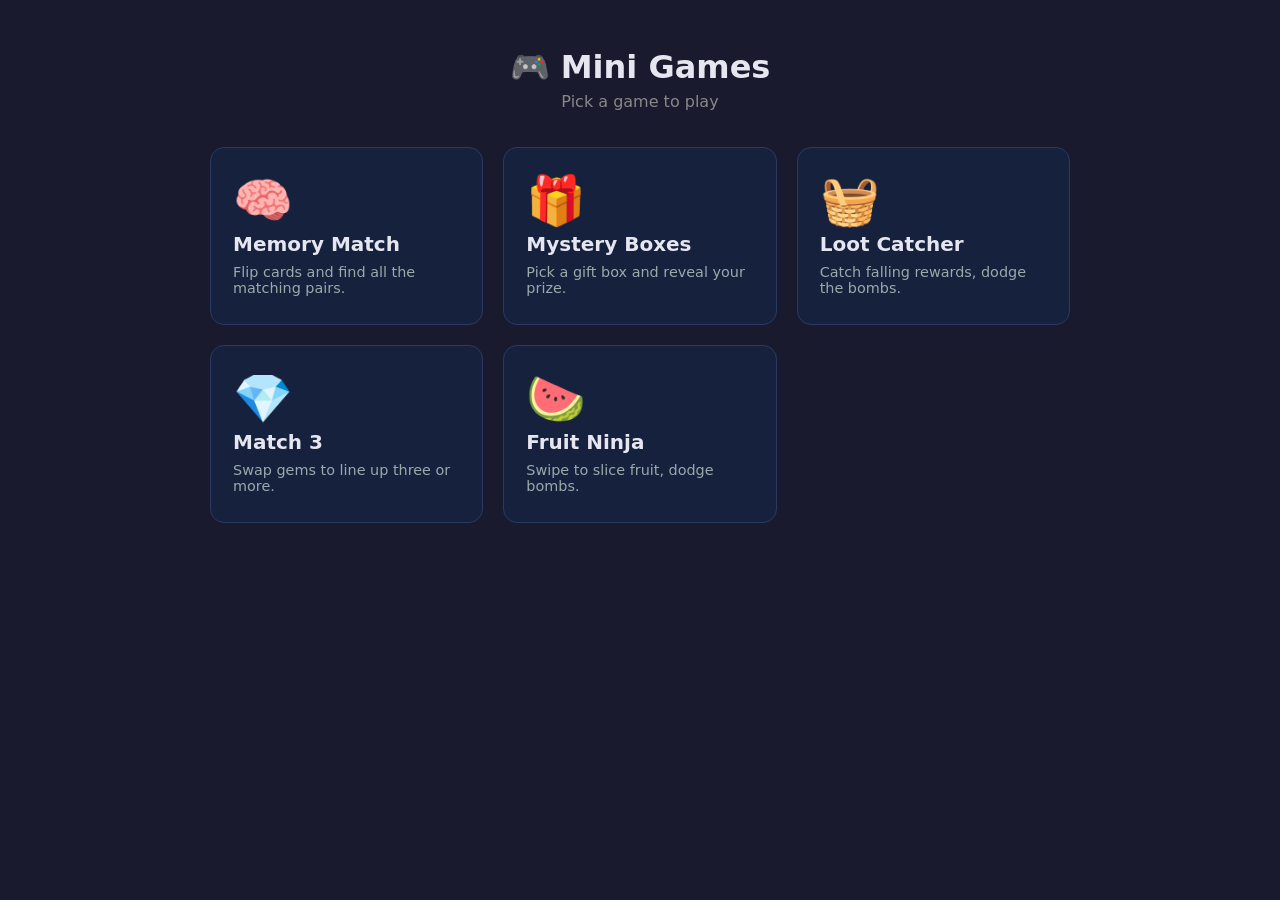
==== index.html @ a484fc61 "Add Fruit Ninja game (swipe-to-slice) and link from portal" ====
<!DOCTYPE html>
<html lang="en">

<head>
  <meta charset="UTF-8" />
  <meta name="viewport" content="width=device-width, initial-scale=1.0" />
  <title>Mini Games</title>
  <link rel="icon" href="data:image/svg+xml,<svg xmlns='http://www.w3.org/2000/svg' viewBox='0 0 100 100'><text y='.9em' font-size='90'>🎮</text></svg>" />
  <link rel="stylesheet" href="styles.css" />
</head>

<body>
  <h1>🎮 Mini Games</h1>
  <p class="sub">Pick a game to play</p>

  <div class="grid">
    <a class="card" href="./memory-game/">
      <span class="icon">🧠</span>
      <span class="name">Memory Match</span>
      <span class="desc">Flip cards and find all the matching pairs.</span>
    </a>
    <a class="card" href="./mystery-boxes/">
      <span class="icon">🎁</span>
      <span class="name">Mystery Boxes</span>
      <span class="desc">Pick a gift box and reveal your prize.</span>
    </a>
    <a class="card" href="./loot-catcher/">
      <span class="icon">🧺</span>
      <span class="name">Loot Catcher</span>
      <span class="desc">Catch falling rewards, dodge the bombs.</span>
    </a>
    <a class="card" href="./match-3/">
      <span class="icon">💎</span>
      <span class="name">Match 3</span>
      <span class="desc">Swap gems to line up three or more.</span>
    </a>
    <a class="card" href="./fruit-ninja/">
      <span class="icon">🍉</span>
      <span class="name">Fruit Ninja</span>
      <span class="desc">Swipe to slice fruit, dodge bombs.</span>
    </a>
  </div>
</body>

</html>
---- styles.css ----
:root {
  color-scheme: dark;
}

* {
  box-sizing: border-box;
}

body {
  margin: 0;
  min-height: 100vh;
  background: #1a1a2e;
  color: #e6e6f0;
  font-family: system-ui, sans-serif;
  display: flex;
  flex-direction: column;
  align-items: center;
  padding: 48px 20px;
}

h1 {
  font-size: 2rem;
  margin: 0 0 6px;
}

p.sub {
  color: #888;
  margin: 0 0 36px;
}

.grid {
  display: grid;
  gap: 20px;
  width: 100%;
  max-width: 860px;
  grid-template-columns: repeat(auto-fit, minmax(220px, 1fr));
}

a.card {
  background: #16213e;
  border: 1px solid #2a3a63;
  border-radius: 14px;
  padding: 28px 22px;
  text-decoration: none;
  color: inherit;
  display: flex;
  flex-direction: column;
  gap: 8px;
  transition: transform .12s ease, border-color .12s ease, box-shadow .12s ease;
}

a.card:hover {
  transform: translateY(-4px);
  border-color: #4e54c8;
  box-shadow: 0 10px 30px rgba(0, 0, 0, .4);
}

.icon {
  font-size: 3rem;
  line-height: 1;
}

.name {
  font-size: 1.25rem;
  font-weight: 700;
}

.desc {
  color: #9aa;
  font-size: .9rem;
}
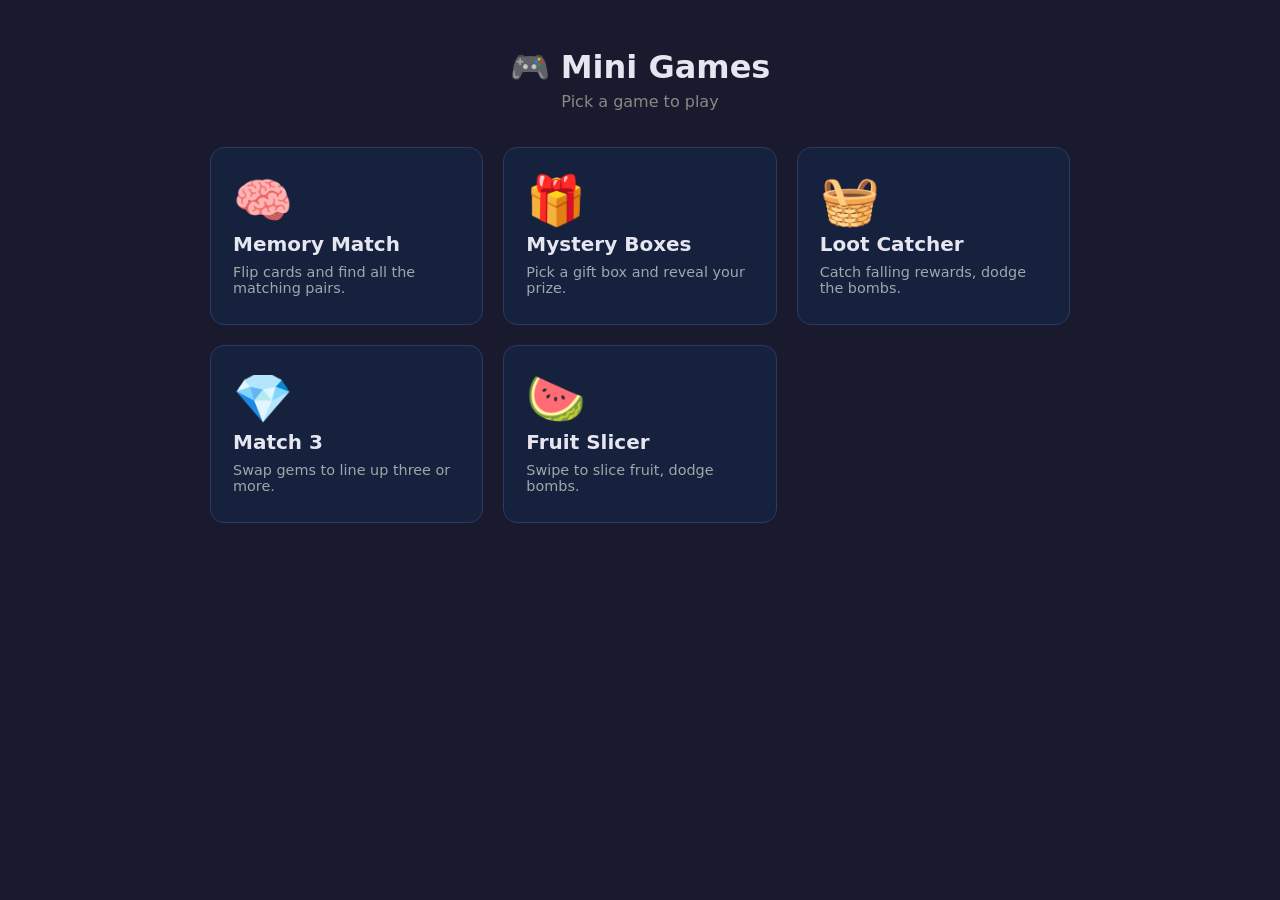
==== commit e66bc6c1: "Rename Fruit Ninja -> Fruit Slicer (folder, class, UI text)" ====
--- a/index.html
+++ b/index.html
@@ -34,9 +34,9 @@
       <span class="name">Match 3</span>
       <span class="desc">Swap gems to line up three or more.</span>
     </a>
-    <a class="card" href="./fruit-ninja/">
+    <a class="card" href="./fruit-slicer/">
       <span class="icon">🍉</span>
-      <span class="name">Fruit Ninja</span>
+      <span class="name">Fruit Slicer</span>
       <span class="desc">Swipe to slice fruit, dodge bombs.</span>
     </a>
   </div>
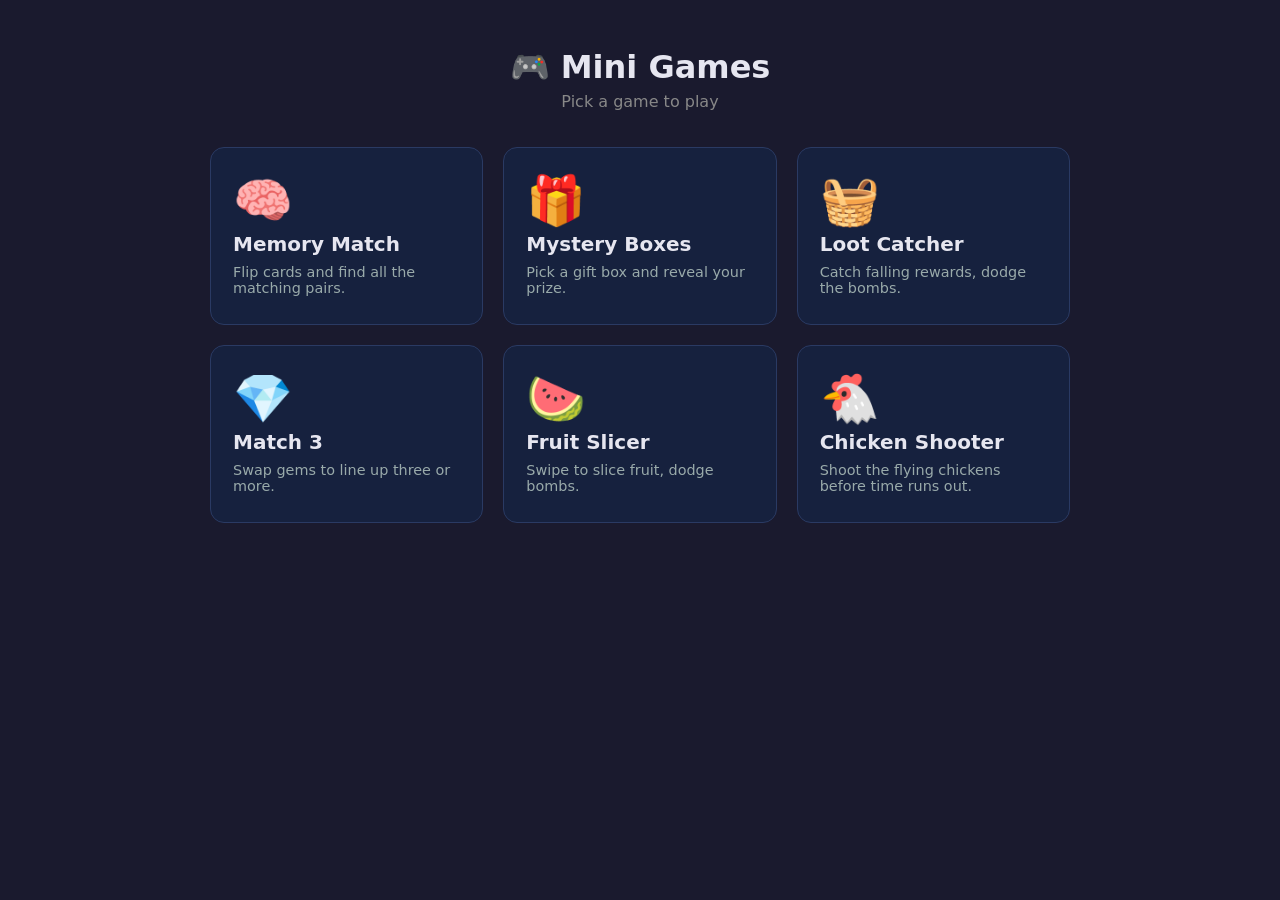
==== commit a6dc8457: "Add Chicken Shooter game (shooting gallery) and link from portal" ====
--- a/index.html
+++ b/index.html
@@ -39,7 +39,13 @@
       <span class="name">Fruit Slicer</span>
       <span class="desc">Swipe to slice fruit, dodge bombs.</span>
     </a>
+    <a class="card" href="./chicken-shooter/">
+      <span class="icon">🐔</span>
+      <span class="name">Chicken Shooter</span>
+      <span class="desc">Shoot the flying chickens before time runs out.</span>
+    </a>
+    <!-- NEW-GAME-CARD: new-game.sh inserts cards above this line -->
   </div>
 </body>
 
-</html>+</html>
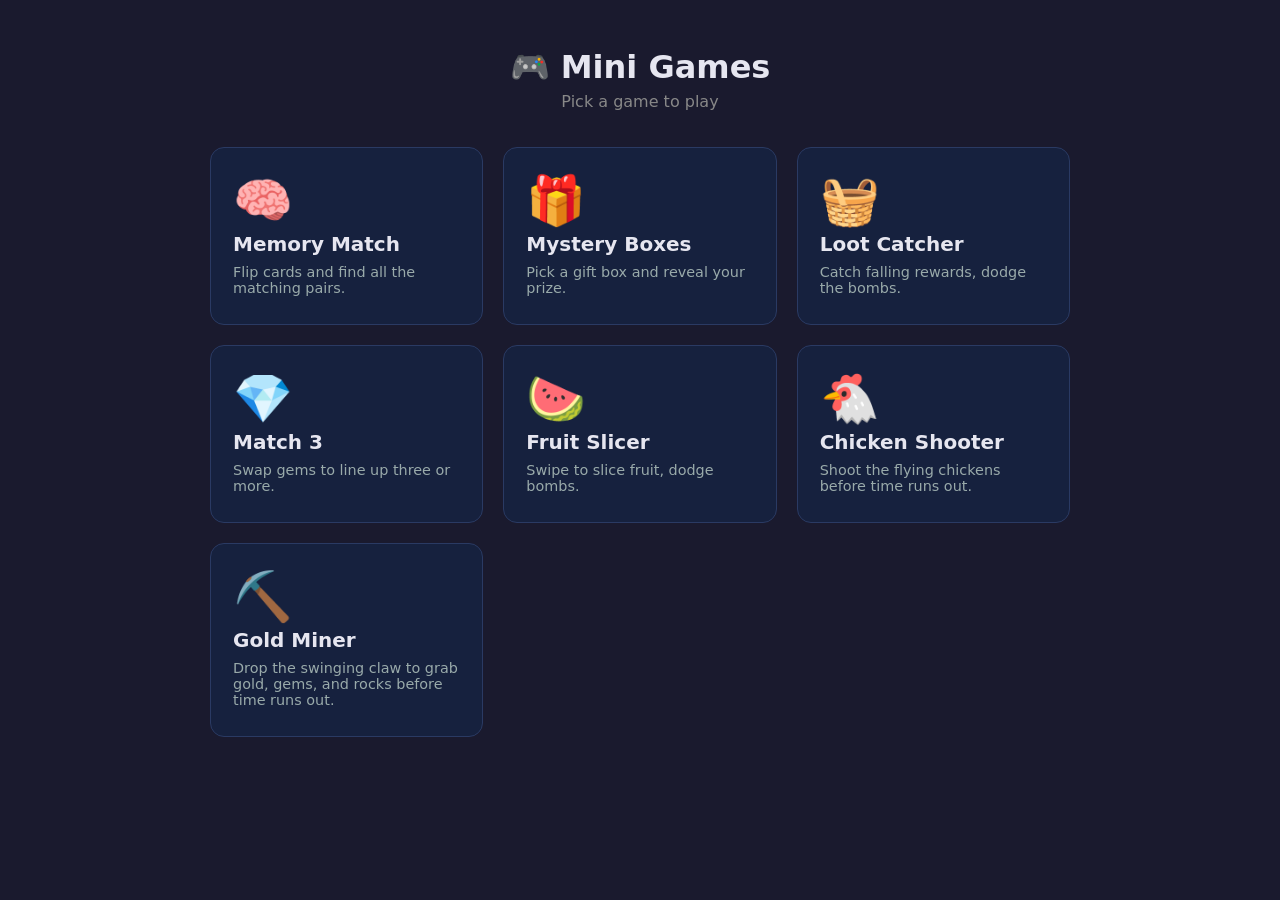
==== commit 03d4a1d8: "Add Gold Miner game (swinging claw, weighted loot, bomb) and link from portal" ====
--- a/index.html
+++ b/index.html
@@ -44,6 +44,11 @@
       <span class="name">Chicken Shooter</span>
       <span class="desc">Shoot the flying chickens before time runs out.</span>
     </a>
+    <a class="card" href="./gold-miner/">
+      <span class="icon">⛏️</span>
+      <span class="name">Gold Miner</span>
+      <span class="desc">Drop the swinging claw to grab gold, gems, and rocks before time runs out.</span>
+    </a>
     <!-- NEW-GAME-CARD: new-game.sh inserts cards above this line -->
   </div>
 </body>
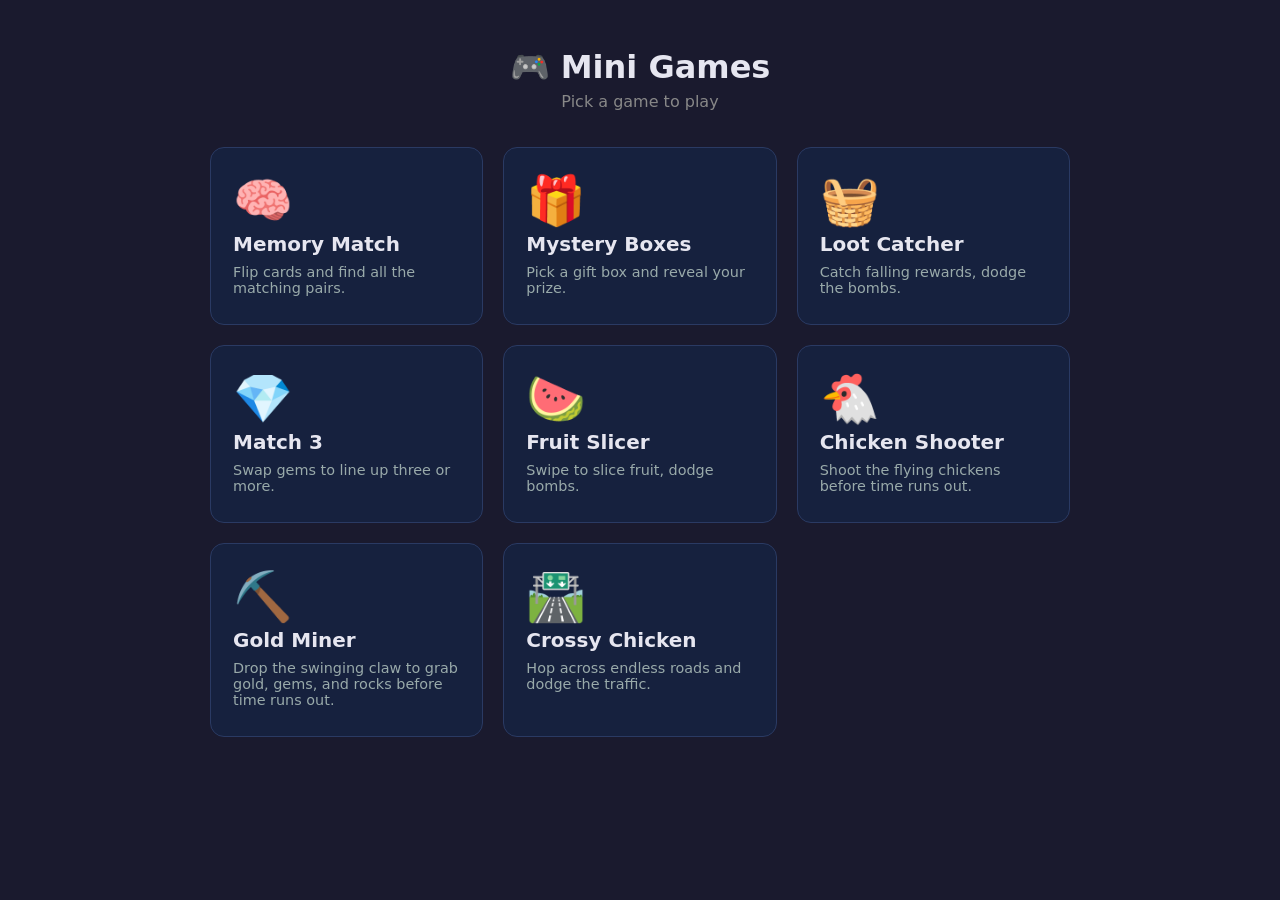
==== commit adefe9a3: "Add Crossy Chicken game (isometric endless road-crosser) and link from portal" ====
--- a/index.html
+++ b/index.html
@@ -49,6 +49,11 @@
       <span class="name">Gold Miner</span>
       <span class="desc">Drop the swinging claw to grab gold, gems, and rocks before time runs out.</span>
     </a>
+    <a class="card" href="./crossy-chicken/">
+      <span class="icon">🛣️</span>
+      <span class="name">Crossy Chicken</span>
+      <span class="desc">Hop across endless roads and dodge the traffic.</span>
+    </a>
     <!-- NEW-GAME-CARD: new-game.sh inserts cards above this line -->
   </div>
 </body>
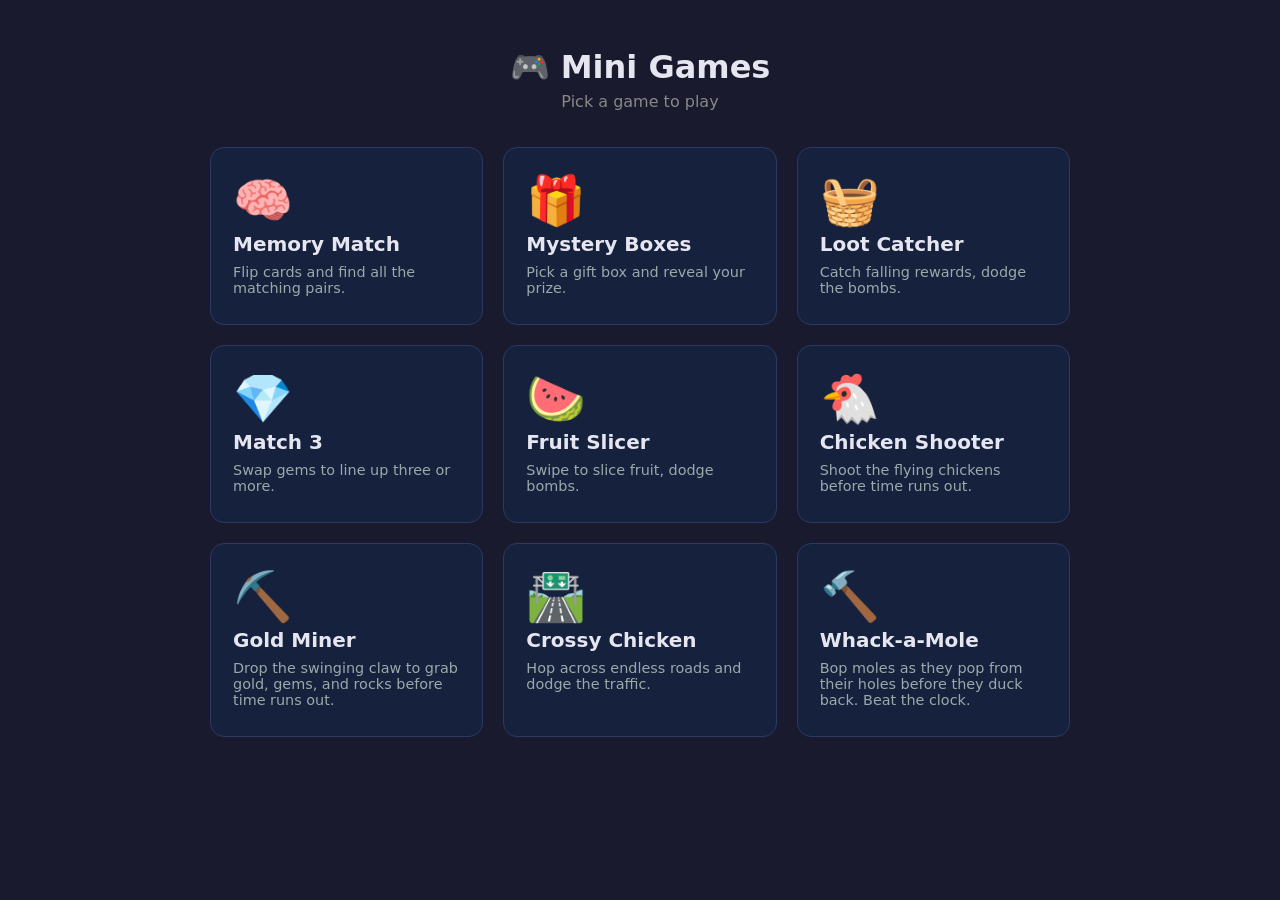
==== commit 3dcc64fe: "Add Whack-a-Mole game (emoji moles, hammer cursor, 30s timer) and link from portal" ====
--- a/index.html
+++ b/index.html
@@ -1,61 +1,77 @@
-<!DOCTYPE html>
+<!doctype html>
 <html lang="en">
+	<head>
+		<meta charset="UTF-8" />
+		<meta name="viewport" content="width=device-width, initial-scale=1.0" />
+		<title>Mini Games</title>
+		<link
+			rel="icon"
+			href="data:image/svg+xml,<svg xmlns='http://www.w3.org/2000/svg' viewBox='0 0 100 100'><text y='.9em' font-size='90'>🎮</text></svg>"
+		/>
+		<link rel="stylesheet" href="styles.css" />
+	</head>
 
-<head>
-  <meta charset="UTF-8" />
-  <meta name="viewport" content="width=device-width, initial-scale=1.0" />
-  <title>Mini Games</title>
-  <link rel="icon" href="data:image/svg+xml,<svg xmlns='http://www.w3.org/2000/svg' viewBox='0 0 100 100'><text y='.9em' font-size='90'>🎮</text></svg>" />
-  <link rel="stylesheet" href="styles.css" />
-</head>
+	<body>
+		<h1>🎮 Mini Games</h1>
+		<p class="sub">Pick a game to play</p>
 
-<body>
-  <h1>🎮 Mini Games</h1>
-  <p class="sub">Pick a game to play</p>
-
-  <div class="grid">
-    <a class="card" href="./memory-game/">
-      <span class="icon">🧠</span>
-      <span class="name">Memory Match</span>
-      <span class="desc">Flip cards and find all the matching pairs.</span>
-    </a>
-    <a class="card" href="./mystery-boxes/">
-      <span class="icon">🎁</span>
-      <span class="name">Mystery Boxes</span>
-      <span class="desc">Pick a gift box and reveal your prize.</span>
-    </a>
-    <a class="card" href="./loot-catcher/">
-      <span class="icon">🧺</span>
-      <span class="name">Loot Catcher</span>
-      <span class="desc">Catch falling rewards, dodge the bombs.</span>
-    </a>
-    <a class="card" href="./match-3/">
-      <span class="icon">💎</span>
-      <span class="name">Match 3</span>
-      <span class="desc">Swap gems to line up three or more.</span>
-    </a>
-    <a class="card" href="./fruit-slicer/">
-      <span class="icon">🍉</span>
-      <span class="name">Fruit Slicer</span>
-      <span class="desc">Swipe to slice fruit, dodge bombs.</span>
-    </a>
-    <a class="card" href="./chicken-shooter/">
-      <span class="icon">🐔</span>
-      <span class="name">Chicken Shooter</span>
-      <span class="desc">Shoot the flying chickens before time runs out.</span>
-    </a>
-    <a class="card" href="./gold-miner/">
-      <span class="icon">⛏️</span>
-      <span class="name">Gold Miner</span>
-      <span class="desc">Drop the swinging claw to grab gold, gems, and rocks before time runs out.</span>
-    </a>
-    <a class="card" href="./crossy-chicken/">
-      <span class="icon">🛣️</span>
-      <span class="name">Crossy Chicken</span>
-      <span class="desc">Hop across endless roads and dodge the traffic.</span>
-    </a>
-    <!-- NEW-GAME-CARD: new-game.sh inserts cards above this line -->
-  </div>
-</body>
-
+		<div class="grid">
+			<a class="card" href="./memory-game/">
+				<span class="icon">🧠</span>
+				<span class="name">Memory Match</span>
+				<span class="desc">Flip cards and find all the matching pairs.</span>
+			</a>
+			<a class="card" href="./mystery-boxes/">
+				<span class="icon">🎁</span>
+				<span class="name">Mystery Boxes</span>
+				<span class="desc">Pick a gift box and reveal your prize.</span>
+			</a>
+			<a class="card" href="./loot-catcher/">
+				<span class="icon">🧺</span>
+				<span class="name">Loot Catcher</span>
+				<span class="desc">Catch falling rewards, dodge the bombs.</span>
+			</a>
+			<a class="card" href="./match-3/">
+				<span class="icon">💎</span>
+				<span class="name">Match 3</span>
+				<span class="desc">Swap gems to line up three or more.</span>
+			</a>
+			<a class="card" href="./fruit-slicer/">
+				<span class="icon">🍉</span>
+				<span class="name">Fruit Slicer</span>
+				<span class="desc">Swipe to slice fruit, dodge bombs.</span>
+			</a>
+			<a class="card" href="./chicken-shooter/">
+				<span class="icon">🐔</span>
+				<span class="name">Chicken Shooter</span>
+				<span class="desc"
+					>Shoot the flying chickens before time runs out.</span
+				>
+			</a>
+			<a class="card" href="./gold-miner/">
+				<span class="icon">⛏️</span>
+				<span class="name">Gold Miner</span>
+				<span class="desc"
+					>Drop the swinging claw to grab gold, gems, and rocks before time runs
+					out.</span
+				>
+			</a>
+			<a class="card" href="./crossy-chicken/">
+				<span class="icon">🛣️</span>
+				<span class="name">Crossy Chicken</span>
+				<span class="desc"
+					>Hop across endless roads and dodge the traffic.</span
+				>
+			</a>
+			<a class="card" href="./whack-a-mole/">
+				<span class="icon">🔨</span>
+				<span class="name">Whack-a-Mole</span>
+				<span class="desc"
+					>Bop moles as they pop from their holes before they duck back. Beat
+					the clock.</span
+				>
+			</a>
+			<!-- NEW-GAME-CARD: new-game.sh inserts cards above this line -->
+		</div>
+	</body>
 </html>
--- a/styles.css
+++ b/styles.css
@@ -1,71 +1,74 @@
 :root {
-  color-scheme: dark;
+	color-scheme: dark;
 }
 
 * {
-  box-sizing: border-box;
+	box-sizing: border-box;
 }
 
 body {
-  margin: 0;
-  min-height: 100vh;
-  background: #1a1a2e;
-  color: #e6e6f0;
-  font-family: system-ui, sans-serif;
-  display: flex;
-  flex-direction: column;
-  align-items: center;
-  padding: 48px 20px;
+	margin: 0;
+	min-height: 100vh;
+	background: #1a1a2e;
+	color: #e6e6f0;
+	font-family: system-ui, sans-serif;
+	display: flex;
+	flex-direction: column;
+	align-items: center;
+	padding: 48px 20px;
 }
 
 h1 {
-  font-size: 2rem;
-  margin: 0 0 6px;
+	font-size: 2rem;
+	margin: 0 0 6px;
 }
 
 p.sub {
-  color: #888;
-  margin: 0 0 36px;
+	color: #888;
+	margin: 0 0 36px;
 }
 
 .grid {
-  display: grid;
-  gap: 20px;
-  width: 100%;
-  max-width: 860px;
-  grid-template-columns: repeat(auto-fit, minmax(220px, 1fr));
+	display: grid;
+	gap: 20px;
+	width: 100%;
+	max-width: 860px;
+	grid-template-columns: repeat(auto-fit, minmax(220px, 1fr));
 }
 
 a.card {
-  background: #16213e;
-  border: 1px solid #2a3a63;
-  border-radius: 14px;
-  padding: 28px 22px;
-  text-decoration: none;
-  color: inherit;
-  display: flex;
-  flex-direction: column;
-  gap: 8px;
-  transition: transform .12s ease, border-color .12s ease, box-shadow .12s ease;
+	background: #16213e;
+	border: 1px solid #2a3a63;
+	border-radius: 14px;
+	padding: 28px 22px;
+	text-decoration: none;
+	color: inherit;
+	display: flex;
+	flex-direction: column;
+	gap: 8px;
+	transition:
+		transform 0.12s ease,
+		border-color 0.12s ease,
+		box-shadow 0.12s ease;
 }
 
 a.card:hover {
-  transform: translateY(-4px);
-  border-color: #4e54c8;
-  box-shadow: 0 10px 30px rgba(0, 0, 0, .4);
+	transform: translateY(-4px);
+	border-color: #4e54c8;
+	box-shadow: 0 10px 30px rgba(0, 0, 0, 0.4);
 }
 
 .icon {
-  font-size: 3rem;
-  line-height: 1;
+	font-size: 3rem;
+	line-height: 1;
 }
 
 .name {
-  font-size: 1.25rem;
-  font-weight: 700;
+	font-size: 1.25rem;
+	font-weight: 700;
 }
 
 .desc {
-  color: #9aa;
-  font-size: .9rem;
+	color: #9aa;
+	font-size: 0.9rem;
 }
